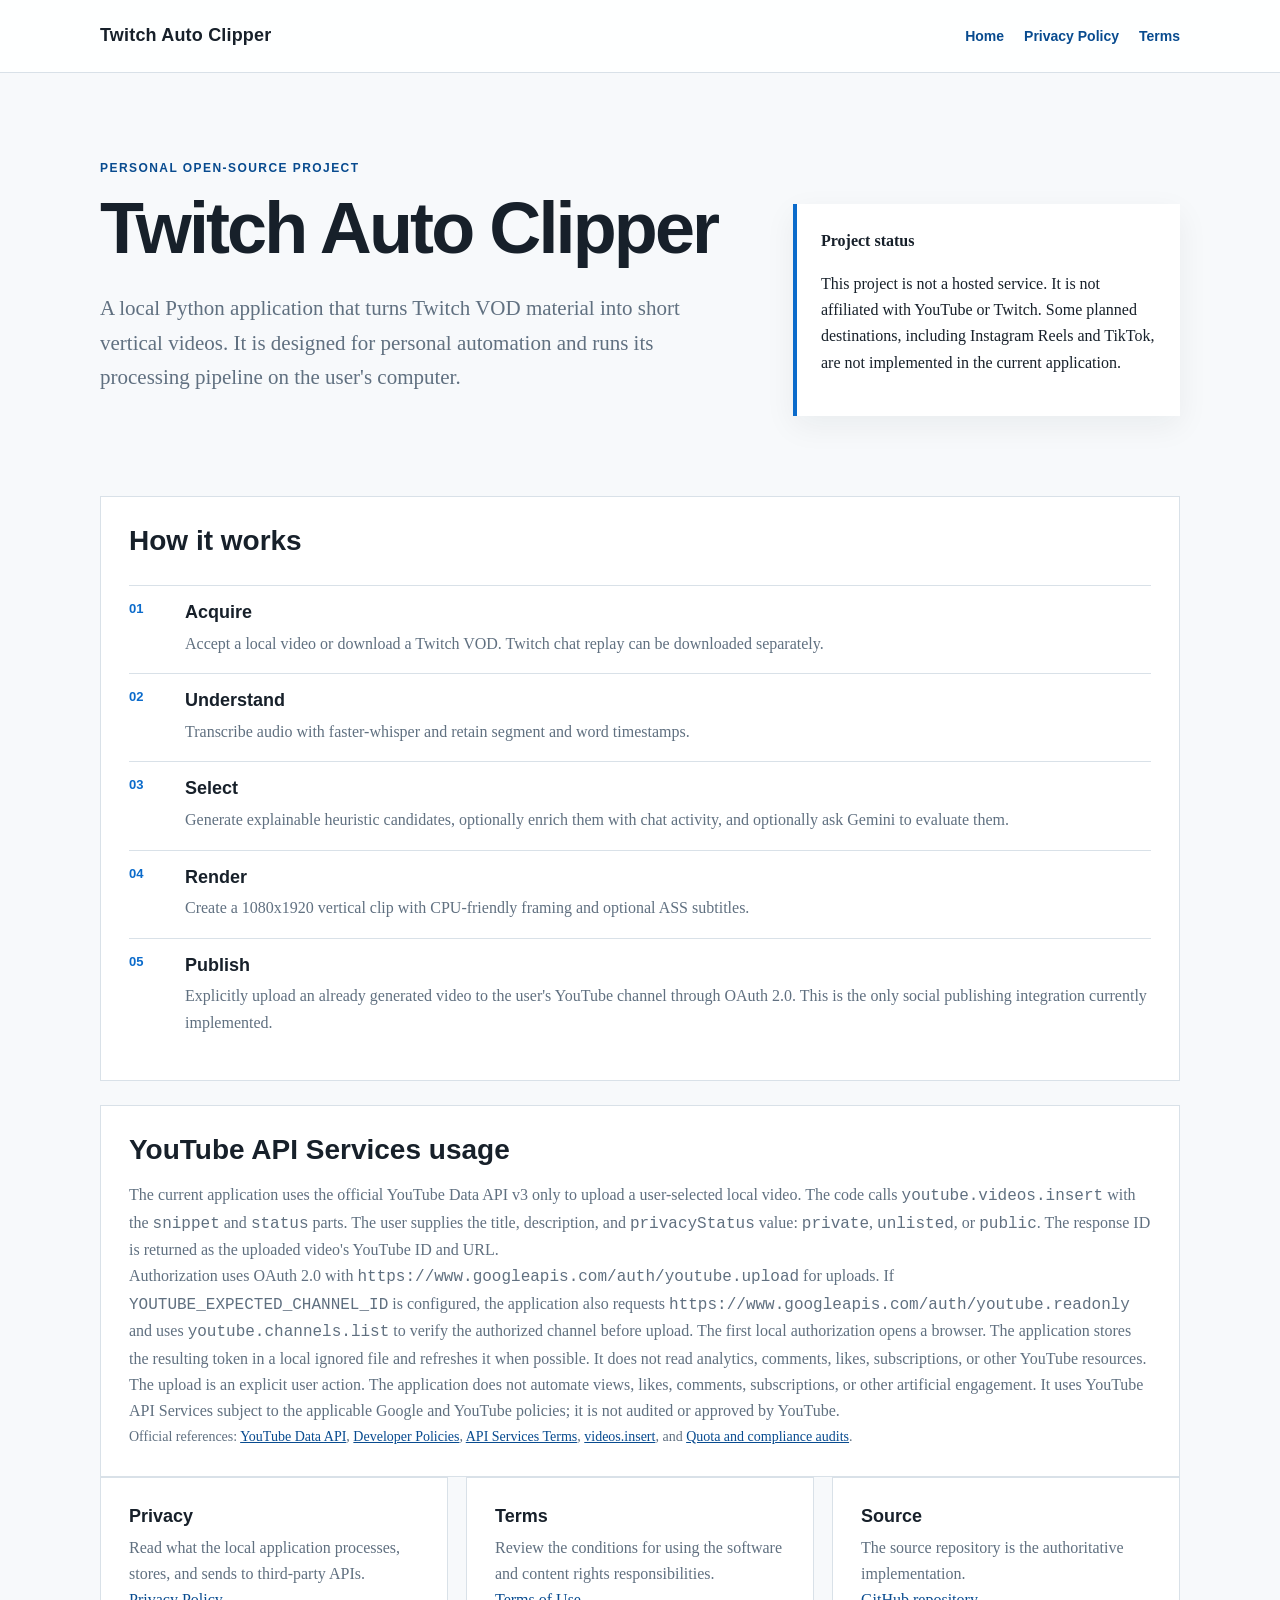
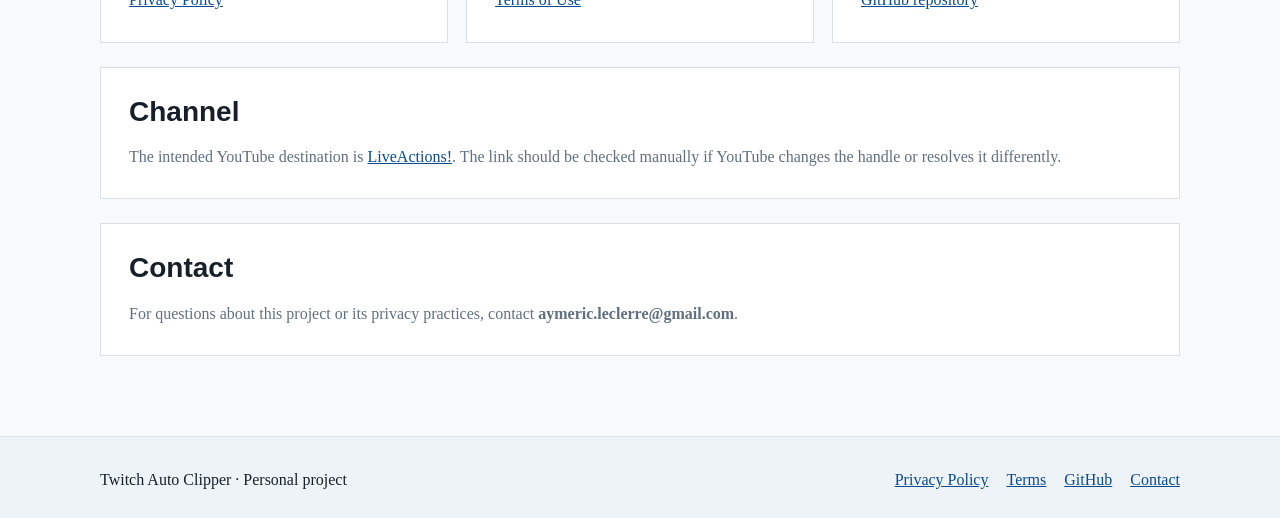
==== docs/index.html @ 8efa1f90 "version1" ====
<!doctype html>
<html lang="en">
<head>
  <meta charset="utf-8">
  <meta name="viewport" content="width=device-width, initial-scale=1">
  <title>Twitch Auto Clipper</title>
  <meta name="description" content="Documentation for Twitch Auto Clipper, a local tool for creating vertical clips from Twitch videos.">
  <meta property="og:title" content="Twitch Auto Clipper">
  <meta property="og:description" content="A local Twitch video clipping workflow with optional YouTube upload.">
  <link rel="stylesheet" href="style.css">
</head>
<body>
<header class="site-header"><nav class="nav" aria-label="Main navigation">
  <a class="brand" href="index.html">Twitch Auto Clipper</a>
  <div class="nav-links"><a href="index.html">Home</a><a href="privacy.html">Privacy Policy</a><a href="terms.html">Terms</a></div>
</nav></header>
<main class="container">
  <section class="hero">
    <div>
      <div class="eyebrow">Personal open-source project</div>
      <h1>Twitch Auto Clipper</h1>
      <p class="lede">A local Python application that turns Twitch VOD material into short vertical videos. It is designed for personal automation and runs its processing pipeline on the user's computer.</p>
    </div>
    <aside class="notice"><strong>Project status</strong><p>This project is not a hosted service. It is not affiliated with YouTube or Twitch. Some planned destinations, including Instagram Reels and TikTok, are not implemented in the current application.</p></aside>
  </section>

  <section class="section">
    <h2>How it works</h2>
    <ol class="pipeline">
      <li><div><h3>Acquire</h3><p>Accept a local video or download a Twitch VOD. Twitch chat replay can be downloaded separately.</p></div></li>
      <li><div><h3>Understand</h3><p>Transcribe audio with faster-whisper and retain segment and word timestamps.</p></div></li>
      <li><div><h3>Select</h3><p>Generate explainable heuristic candidates, optionally enrich them with chat activity, and optionally ask Gemini to evaluate them.</p></div></li>
      <li><div><h3>Render</h3><p>Create a 1080x1920 vertical clip with CPU-friendly framing and optional ASS subtitles.</p></div></li>
      <li><div><h3>Publish</h3><p>Explicitly upload an already generated video to the user's YouTube channel through OAuth 2.0. This is the only social publishing integration currently implemented.</p></div></li>
    </ol>
  </section>

  <section class="section" id="youtube-api">
    <h2>YouTube API Services usage</h2>
    <p>The current application uses the official YouTube Data API v3 only to upload a user-selected local video. The code calls <code>youtube.videos.insert</code> with the <code>snippet</code> and <code>status</code> parts. The user supplies the title, description, and <code>privacyStatus</code> value: <code>private</code>, <code>unlisted</code>, or <code>public</code>. The response ID is returned as the uploaded video's YouTube ID and URL.</p>
    <p>Authorization uses OAuth 2.0 with <code>https://www.googleapis.com/auth/youtube.upload</code> for uploads. If <code>YOUTUBE_EXPECTED_CHANNEL_ID</code> is configured, the application also requests <code>https://www.googleapis.com/auth/youtube.readonly</code> and uses <code>youtube.channels.list</code> to verify the authorized channel before upload. The first local authorization opens a browser. The application stores the resulting token in a local ignored file and refreshes it when possible. It does not read analytics, comments, likes, subscriptions, or other YouTube resources.</p>
    <p>The upload is an explicit user action. The application does not automate views, likes, comments, subscriptions, or other artificial engagement. It uses YouTube API Services subject to the applicable Google and YouTube policies; it is not audited or approved by YouTube.</p>
    <p class="small">Official references: <a href="https://developers.google.com/youtube/v3">YouTube Data API</a>, <a href="https://developers.google.com/youtube/terms/developer-policies">Developer Policies</a>, <a href="https://developers.google.com/youtube/terms/api-services-terms-of-service">API Services Terms</a>, <a href="https://developers.google.com/youtube/v3/docs/videos/insert">videos.insert</a>, and <a href="https://developers.google.com/youtube/v3/guides/quota_and_compliance_audits">Quota and compliance audits</a>.</p>
  </section>

  <section class="grid">
    <article class="card"><h3>Privacy</h3><p>Read what the local application processes, stores, and sends to third-party APIs.</p><p><a href="privacy.html">Privacy Policy</a></p></article>
    <article class="card"><h3>Terms</h3><p>Review the conditions for using the software and content rights responsibilities.</p><p><a href="terms.html">Terms of Use</a></p></article>
    <article class="card"><h3>Source</h3><p>The source repository is the authoritative implementation.</p><p><a href="https://github.com/Aymeric05/automatiseur">GitHub repository</a></p></article>
  </section>
  <section class="section"><h2>Channel</h2><p>The intended YouTube destination is <a href="https://www.youtube.com/@LiveActionss">LiveActions!</a>. The link should be checked manually if YouTube changes the handle or resolves it differently.</p></section>
  <section class="section"><h2>Contact</h2><p>For questions about this project or its privacy practices, contact <strong>aymeric.leclerre@gmail.com</strong>.</p></section>
</main>
<footer class="site-footer"><div class="footer-inner"><span>Twitch Auto Clipper · Personal project</span><div class="footer-links"><a href="privacy.html">Privacy Policy</a><a href="terms.html">Terms</a><a href="https://github.com/Aymeric05/automatiseur">GitHub</a><a href="mailto:aymeric.leclerre@gmail.com">Contact</a></div></div></footer>
</body>
</html>
---- docs/style.css ----
:root {
  --ink: #17202a;
  --muted: #607080;
  --line: #d9e1e8;
  --paper: #f7f9fb;
  --card: #ffffff;
  --accent: #0b6bcb;
  --accent-dark: #084b8f;
  --max: 1080px;
}

* { box-sizing: border-box; }
html { scroll-behavior: smooth; }
body {
  margin: 0;
  color: var(--ink);
  background: var(--paper);
  font: 16px/1.65 Georgia, "Times New Roman", serif;
}

a { color: var(--accent-dark); }
a:hover { color: var(--accent); }
.site-header {
  border-bottom: 1px solid var(--line);
  background: rgba(255,255,255,.94);
}
.nav,
.container,
.footer-inner {
  width: min(var(--max), calc(100% - 40px));
  margin: 0 auto;
}
.nav {
  display: flex;
  align-items: center;
  justify-content: space-between;
  gap: 24px;
  min-height: 72px;
}
.brand {
  color: var(--ink);
  font: 700 18px/1.2 Arial, sans-serif;
  text-decoration: none;
  letter-spacing: .01em;
}
.nav-links { display: flex; gap: 20px; flex-wrap: wrap; }
.nav-links a { font: 600 14px/1.2 Arial, sans-serif; text-decoration: none; }
main { padding: 64px 0 80px; }
.hero {
  display: grid;
  grid-template-columns: 1.25fr .75fr;
  gap: 48px;
  align-items: end;
  padding: 24px 0 56px;
}
.eyebrow {
  color: var(--accent-dark);
  font: 700 12px/1.2 Arial, sans-serif;
  letter-spacing: .12em;
  text-transform: uppercase;
}
h1, h2, h3 { font-family: Arial, sans-serif; line-height: 1.15; }
h1 { max-width: 760px; margin: 12px 0 20px; font-size: clamp(38px, 6vw, 72px); letter-spacing: -.04em; }
h2 { margin: 0 0 16px; font-size: 28px; }
h3 { margin: 0 0 8px; font-size: 18px; }
.lede { max-width: 680px; color: var(--muted); font-size: 21px; }
.notice {
  padding: 24px;
  border-left: 4px solid var(--accent);
  background: var(--card);
  box-shadow: 0 10px 30px rgba(23,32,42,.06);
}
.grid { display: grid; grid-template-columns: repeat(3, 1fr); gap: 18px; }
.card, .section {
  padding: 28px;
  border: 1px solid var(--line);
  background: var(--card);
}
.section { margin-top: 24px; }
.card p, .section p { margin: 0; color: var(--muted); }
.pipeline { margin: 28px 0 0; padding: 0; list-style: none; counter-reset: step; }
.pipeline li { counter-increment: step; display: grid; grid-template-columns: 42px 1fr; gap: 14px; padding: 16px 0; border-top: 1px solid var(--line); }
.pipeline li::before { content: counter(step, decimal-leading-zero); color: var(--accent); font: 700 13px/1 Arial, sans-serif; }
code, pre { font-family: Consolas, monospace; }
pre { overflow-x: auto; padding: 18px; background: #17202a; color: #eef4f8; }
ul { padding-left: 22px; }
.small { color: var(--muted); font-size: 14px; }
.site-footer { padding: 30px 0; border-top: 1px solid var(--line); background: #eef3f7; }
.footer-inner { display: flex; justify-content: space-between; gap: 20px; flex-wrap: wrap; }
.footer-links { display: flex; gap: 18px; flex-wrap: wrap; }
@media (max-width: 760px) {
  .nav { align-items: flex-start; flex-direction: column; justify-content: center; padding: 18px 0; }
  .hero { grid-template-columns: 1fr; gap: 24px; }
  .grid { grid-template-columns: 1fr; }
  main { padding-top: 36px; }
  .container, .nav, .footer-inner { width: min(var(--max), calc(100% - 28px)); }
}
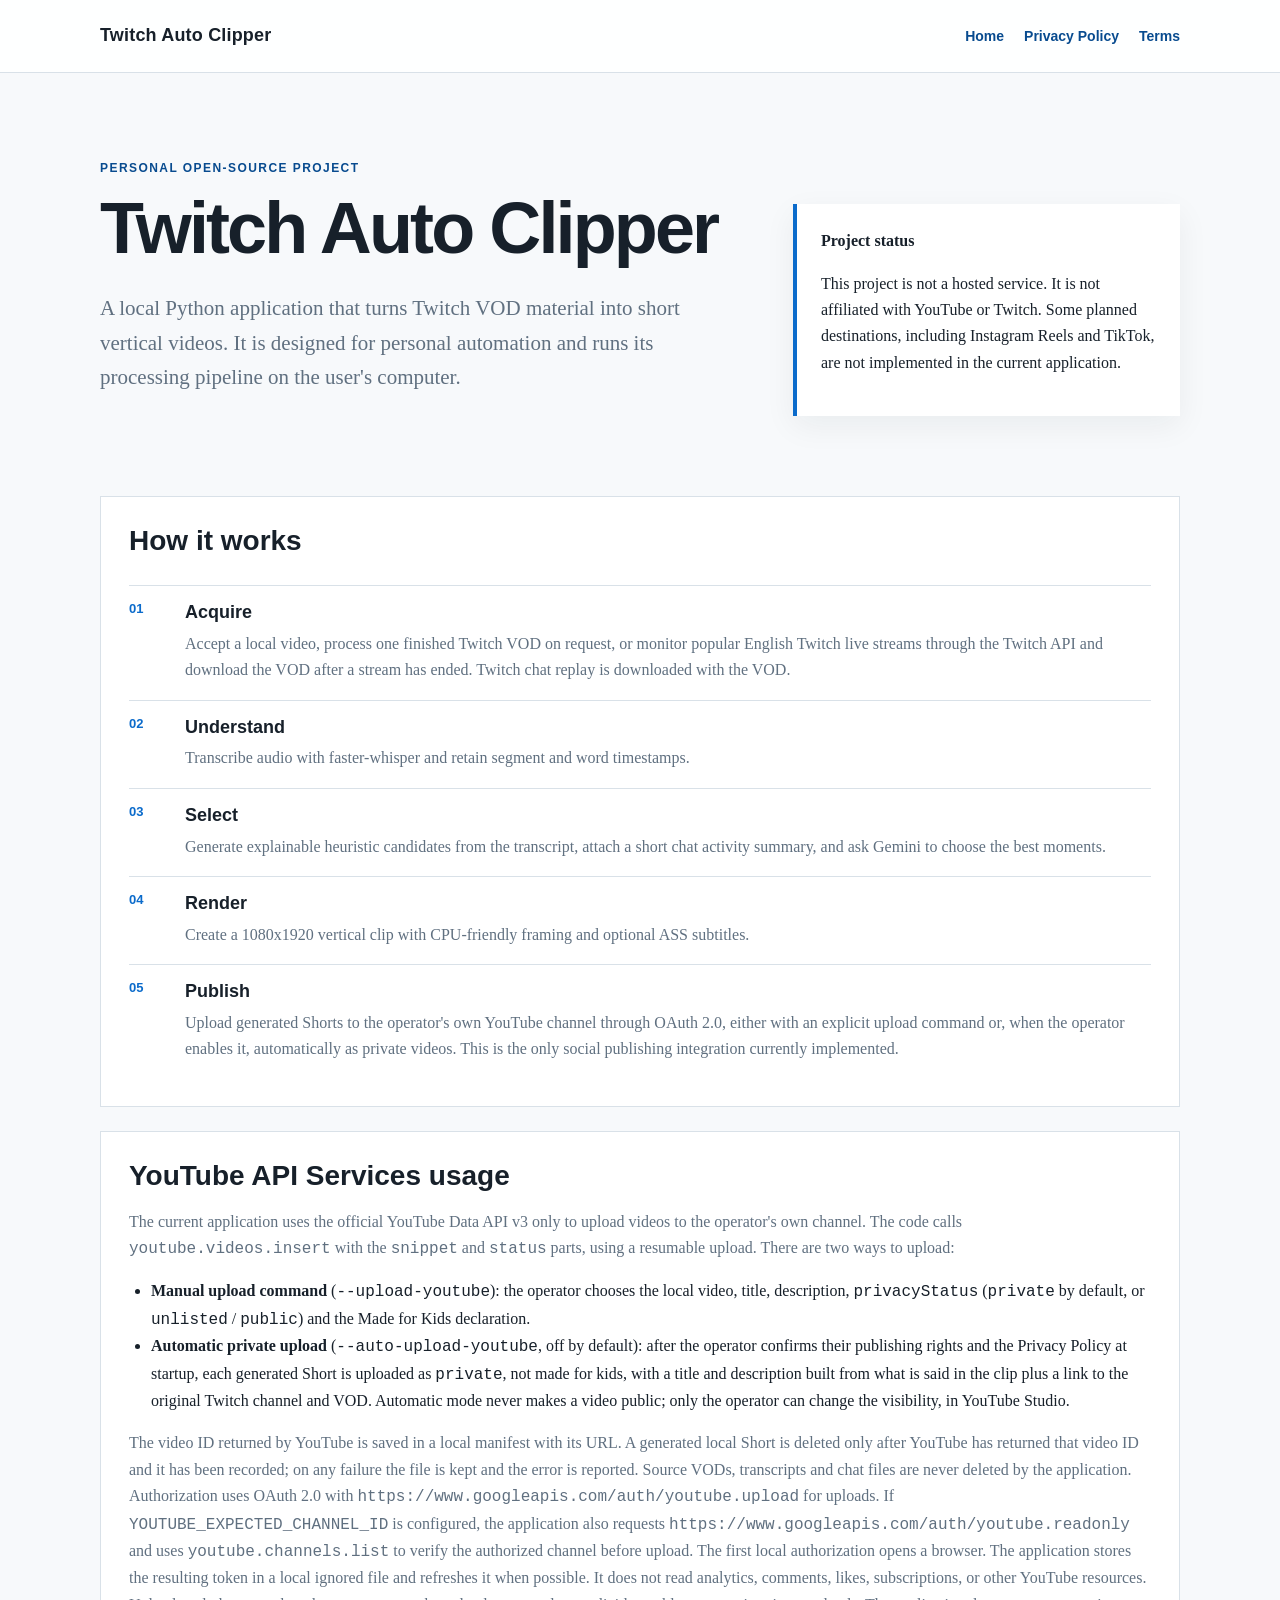
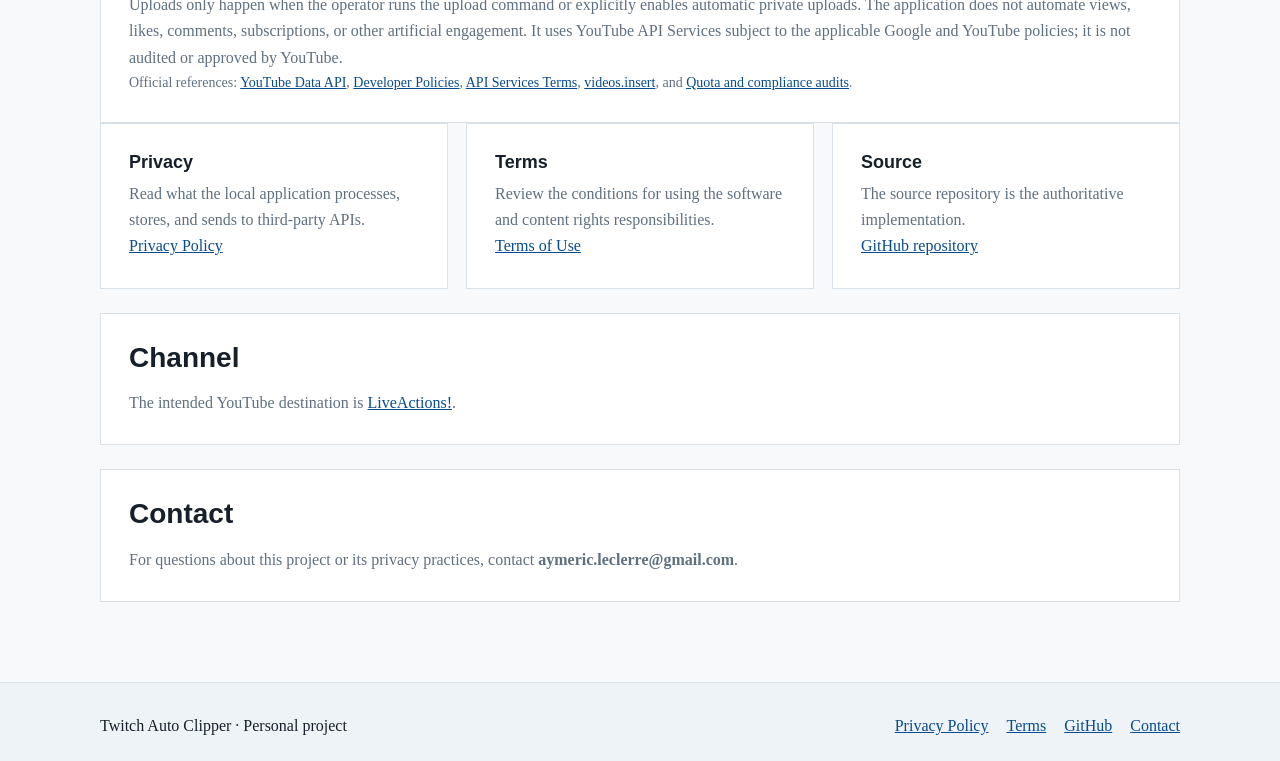
==== commit a8e60c06: "docs: align public pages with the current application Describe Twitch monitoring, automatic private " ====
--- a/docs/index.html
+++ b/docs/index.html
@@ -27,19 +27,24 @@
   <section class="section">
     <h2>How it works</h2>
     <ol class="pipeline">
-      <li><div><h3>Acquire</h3><p>Accept a local video or download a Twitch VOD. Twitch chat replay can be downloaded separately.</p></div></li>
+      <li><div><h3>Acquire</h3><p>Accept a local video, process one finished Twitch VOD on request, or monitor popular English Twitch live streams through the Twitch API and download the VOD after a stream has ended. Twitch chat replay is downloaded with the VOD.</p></div></li>
       <li><div><h3>Understand</h3><p>Transcribe audio with faster-whisper and retain segment and word timestamps.</p></div></li>
-      <li><div><h3>Select</h3><p>Generate explainable heuristic candidates, optionally enrich them with chat activity, and optionally ask Gemini to evaluate them.</p></div></li>
+      <li><div><h3>Select</h3><p>Generate explainable heuristic candidates from the transcript, attach a short chat activity summary, and ask Gemini to choose the best moments.</p></div></li>
       <li><div><h3>Render</h3><p>Create a 1080x1920 vertical clip with CPU-friendly framing and optional ASS subtitles.</p></div></li>
-      <li><div><h3>Publish</h3><p>Explicitly upload an already generated video to the user's YouTube channel through OAuth 2.0. This is the only social publishing integration currently implemented.</p></div></li>
+      <li><div><h3>Publish</h3><p>Upload generated Shorts to the operator's own YouTube channel through OAuth 2.0, either with an explicit upload command or, when the operator enables it, automatically as private videos. This is the only social publishing integration currently implemented.</p></div></li>
     </ol>
   </section>
 
   <section class="section" id="youtube-api">
     <h2>YouTube API Services usage</h2>
-    <p>The current application uses the official YouTube Data API v3 only to upload a user-selected local video. The code calls <code>youtube.videos.insert</code> with the <code>snippet</code> and <code>status</code> parts. The user supplies the title, description, and <code>privacyStatus</code> value: <code>private</code>, <code>unlisted</code>, or <code>public</code>. The response ID is returned as the uploaded video's YouTube ID and URL.</p>
+    <p>The current application uses the official YouTube Data API v3 only to upload videos to the operator's own channel. The code calls <code>youtube.videos.insert</code> with the <code>snippet</code> and <code>status</code> parts, using a resumable upload. There are two ways to upload:</p>
+    <ul>
+      <li><strong>Manual upload command</strong> (<code>--upload-youtube</code>): the operator chooses the local video, title, description, <code>privacyStatus</code> (<code>private</code> by default, or <code>unlisted</code> / <code>public</code>) and the Made for Kids declaration.</li>
+      <li><strong>Automatic private upload</strong> (<code>--auto-upload-youtube</code>, off by default): after the operator confirms their publishing rights and the Privacy Policy at startup, each generated Short is uploaded as <code>private</code>, not made for kids, with a title and description built from what is said in the clip plus a link to the original Twitch channel and VOD. Automatic mode never makes a video public; only the operator can change the visibility, in YouTube Studio.</li>
+    </ul>
+    <p>The video ID returned by YouTube is saved in a local manifest with its URL. A generated local Short is deleted only after YouTube has returned that video ID and it has been recorded; on any failure the file is kept and the error is reported. Source VODs, transcripts and chat files are never deleted by the application.</p>
     <p>Authorization uses OAuth 2.0 with <code>https://www.googleapis.com/auth/youtube.upload</code> for uploads. If <code>YOUTUBE_EXPECTED_CHANNEL_ID</code> is configured, the application also requests <code>https://www.googleapis.com/auth/youtube.readonly</code> and uses <code>youtube.channels.list</code> to verify the authorized channel before upload. The first local authorization opens a browser. The application stores the resulting token in a local ignored file and refreshes it when possible. It does not read analytics, comments, likes, subscriptions, or other YouTube resources.</p>
-    <p>The upload is an explicit user action. The application does not automate views, likes, comments, subscriptions, or other artificial engagement. It uses YouTube API Services subject to the applicable Google and YouTube policies; it is not audited or approved by YouTube.</p>
+    <p>Uploads only happen when the operator runs the upload command or explicitly enables automatic private uploads. The application does not automate views, likes, comments, subscriptions, or other artificial engagement. It uses YouTube API Services subject to the applicable Google and YouTube policies; it is not audited or approved by YouTube.</p>
     <p class="small">Official references: <a href="https://developers.google.com/youtube/v3">YouTube Data API</a>, <a href="https://developers.google.com/youtube/terms/developer-policies">Developer Policies</a>, <a href="https://developers.google.com/youtube/terms/api-services-terms-of-service">API Services Terms</a>, <a href="https://developers.google.com/youtube/v3/docs/videos/insert">videos.insert</a>, and <a href="https://developers.google.com/youtube/v3/guides/quota_and_compliance_audits">Quota and compliance audits</a>.</p>
   </section>
 
@@ -48,7 +53,7 @@
     <article class="card"><h3>Terms</h3><p>Review the conditions for using the software and content rights responsibilities.</p><p><a href="terms.html">Terms of Use</a></p></article>
     <article class="card"><h3>Source</h3><p>The source repository is the authoritative implementation.</p><p><a href="https://github.com/Aymeric05/automatiseur">GitHub repository</a></p></article>
   </section>
-  <section class="section"><h2>Channel</h2><p>The intended YouTube destination is <a href="https://www.youtube.com/@LiveActionss">LiveActions!</a>. The link should be checked manually if YouTube changes the handle or resolves it differently.</p></section>
+  <section class="section"><h2>Channel</h2><p>The intended YouTube destination is <a href="https://www.youtube.com/@LiveActionss">LiveActions!</a>.</p></section>
   <section class="section"><h2>Contact</h2><p>For questions about this project or its privacy practices, contact <strong>aymeric.leclerre@gmail.com</strong>.</p></section>
 </main>
 <footer class="site-footer"><div class="footer-inner"><span>Twitch Auto Clipper · Personal project</span><div class="footer-links"><a href="privacy.html">Privacy Policy</a><a href="terms.html">Terms</a><a href="https://github.com/Aymeric05/automatiseur">GitHub</a><a href="mailto:aymeric.leclerre@gmail.com">Contact</a></div></div></footer>
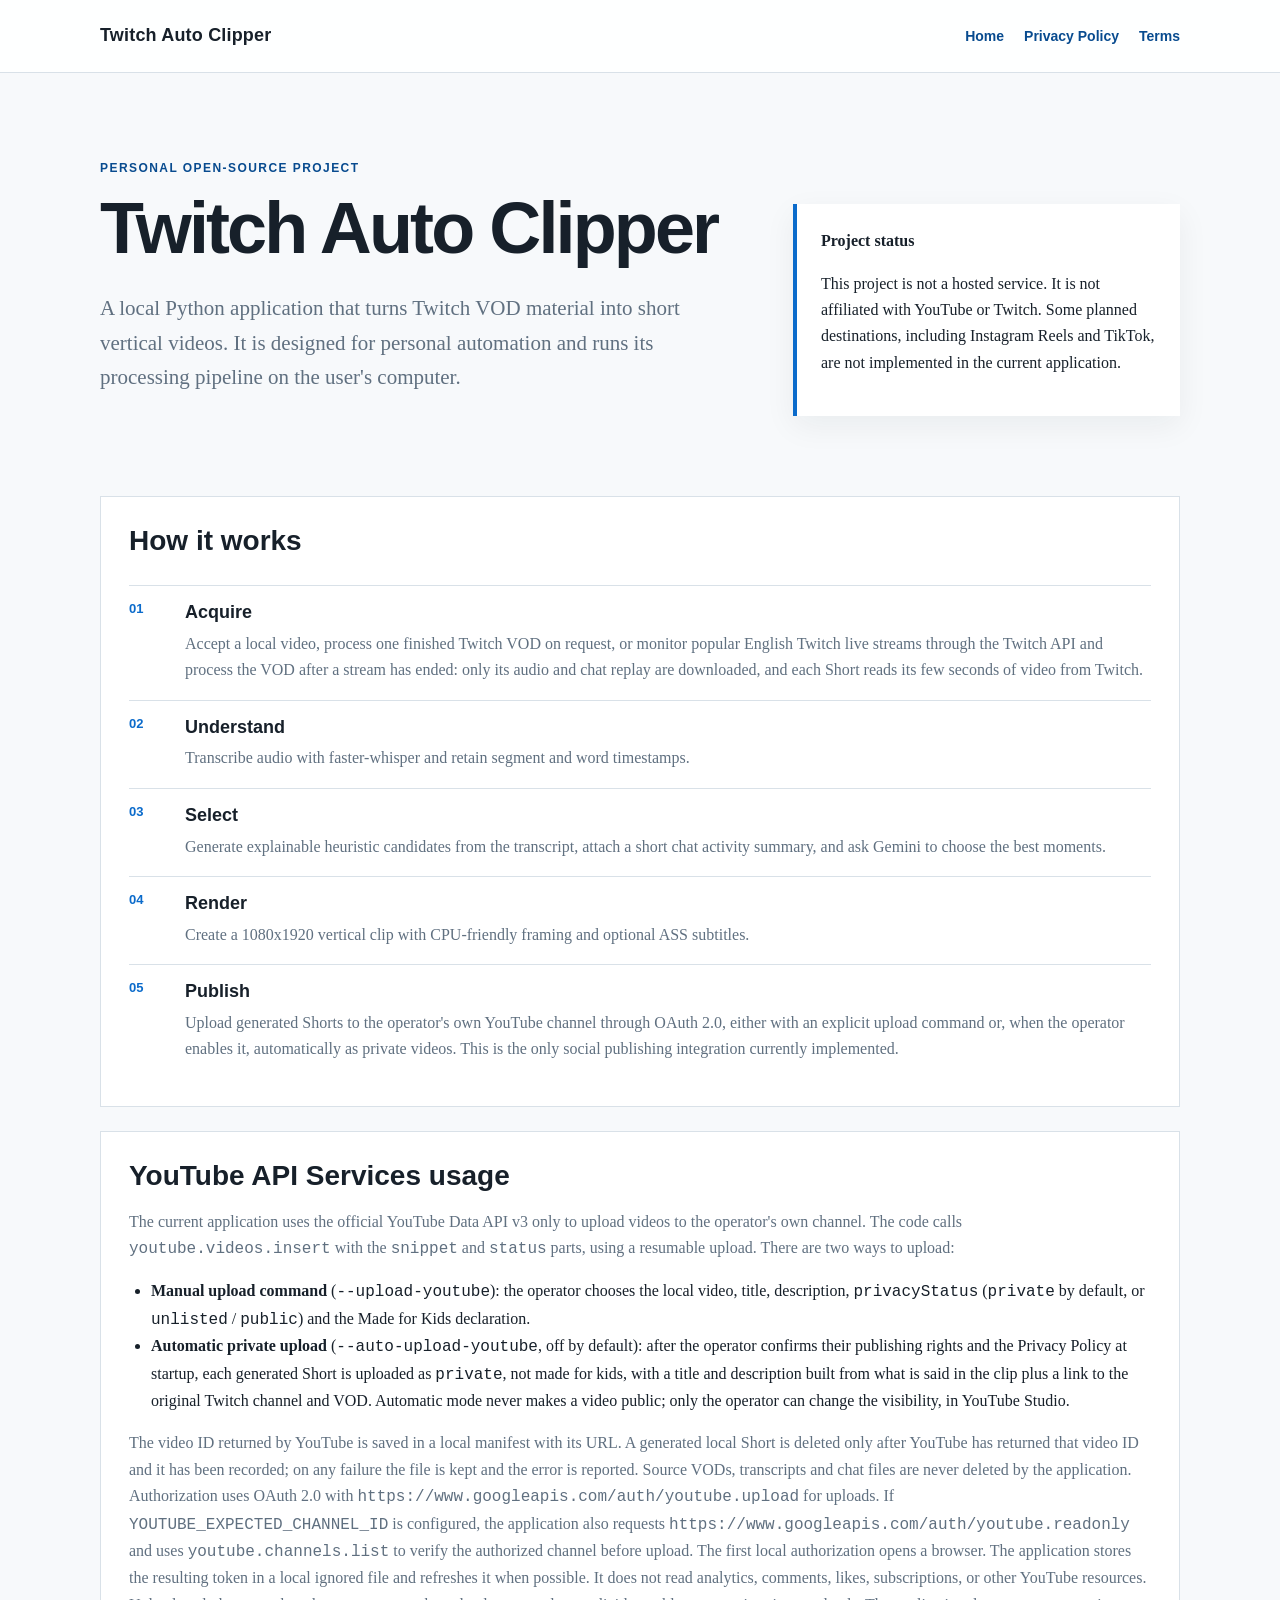
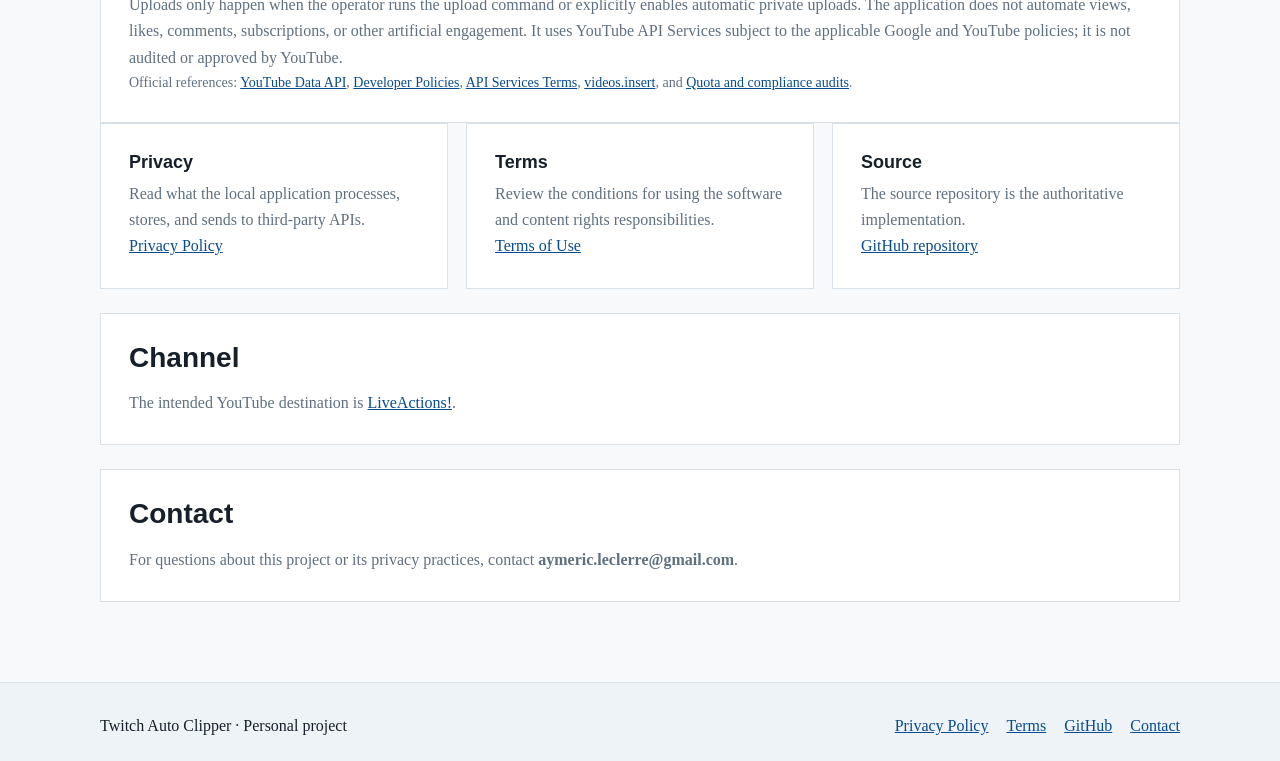
==== commit 143a75df: "docs: describe the queue, quotas, audio-only downloads and auto-start Co-Authored-By: Claude Opus 5." ====
--- a/docs/index.html
+++ b/docs/index.html
@@ -27,7 +27,7 @@
   <section class="section">
     <h2>How it works</h2>
     <ol class="pipeline">
-      <li><div><h3>Acquire</h3><p>Accept a local video, process one finished Twitch VOD on request, or monitor popular English Twitch live streams through the Twitch API and download the VOD after a stream has ended. Twitch chat replay is downloaded with the VOD.</p></div></li>
+      <li><div><h3>Acquire</h3><p>Accept a local video, process one finished Twitch VOD on request, or monitor popular English Twitch live streams through the Twitch API and process the VOD after a stream has ended: only its audio and chat replay are downloaded, and each Short reads its few seconds of video from Twitch.</p></div></li>
       <li><div><h3>Understand</h3><p>Transcribe audio with faster-whisper and retain segment and word timestamps.</p></div></li>
       <li><div><h3>Select</h3><p>Generate explainable heuristic candidates from the transcript, attach a short chat activity summary, and ask Gemini to choose the best moments.</p></div></li>
       <li><div><h3>Render</h3><p>Create a 1080x1920 vertical clip with CPU-friendly framing and optional ASS subtitles.</p></div></li>
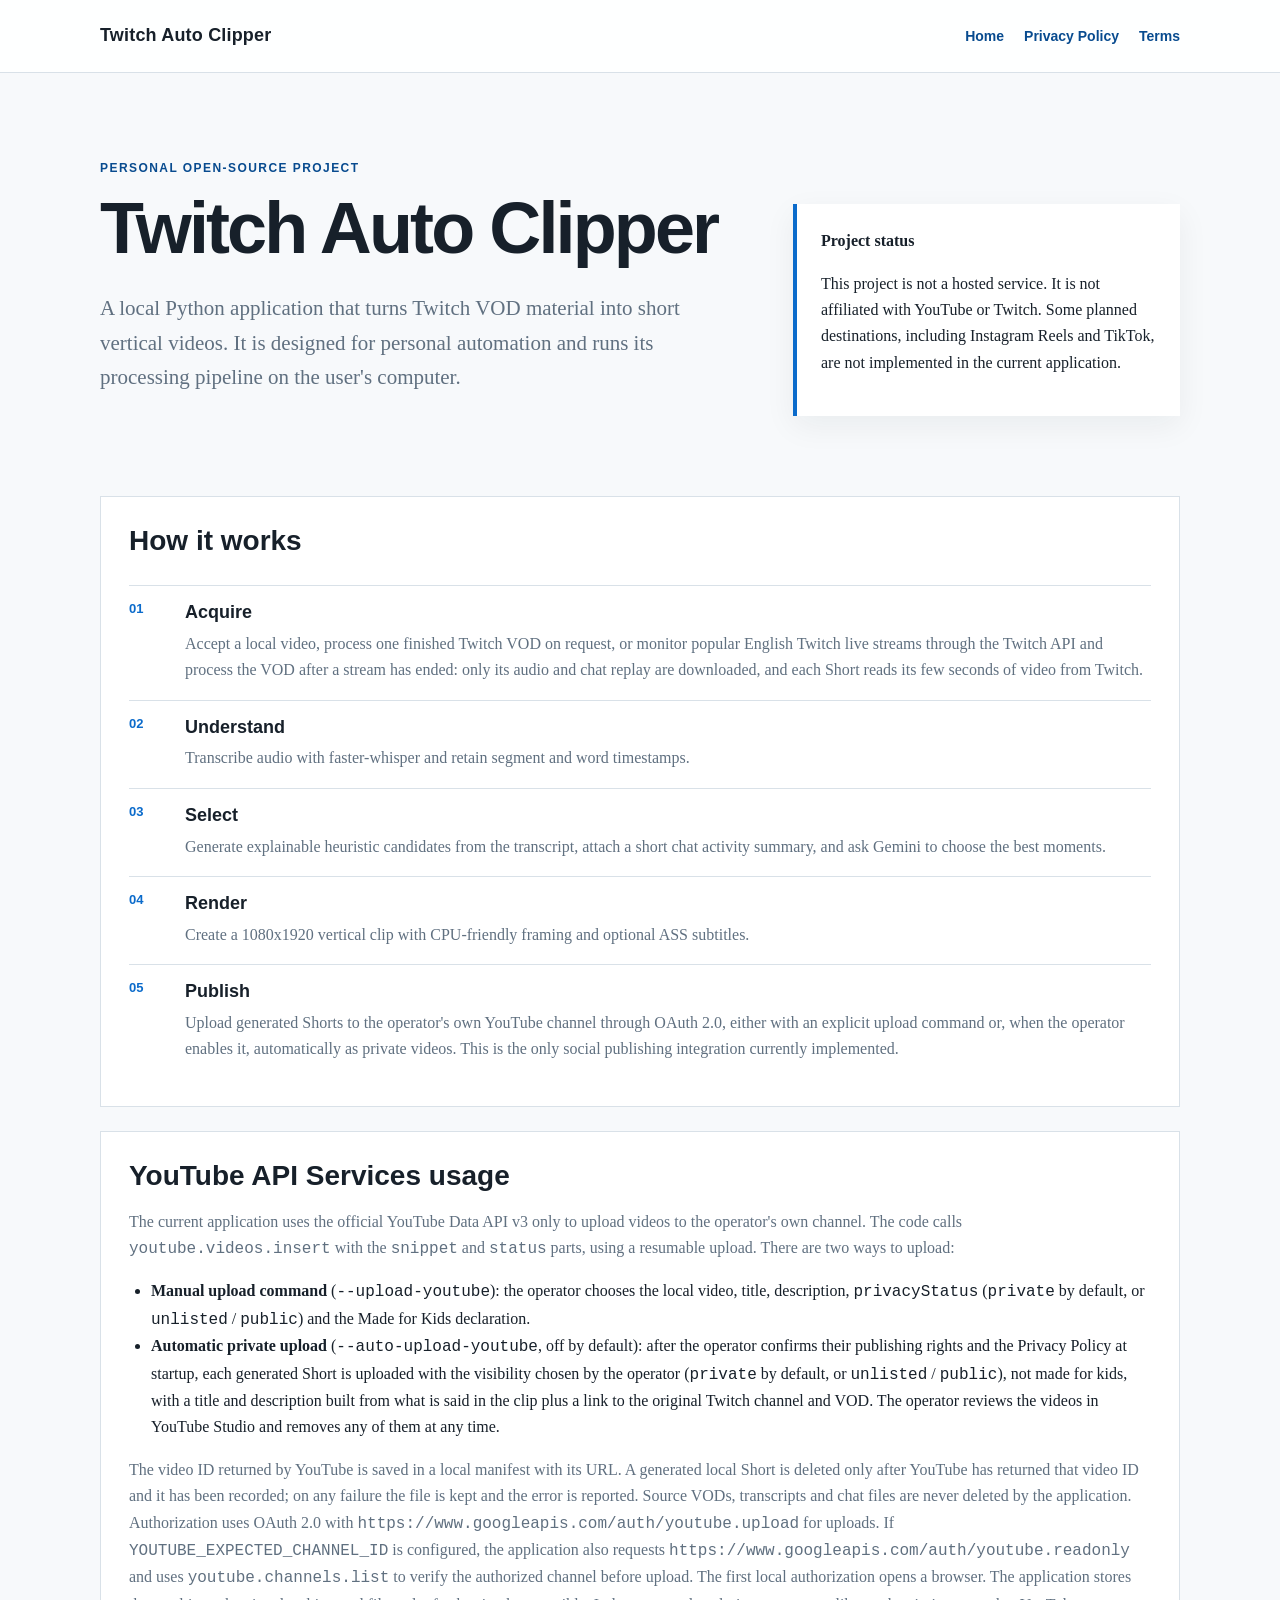
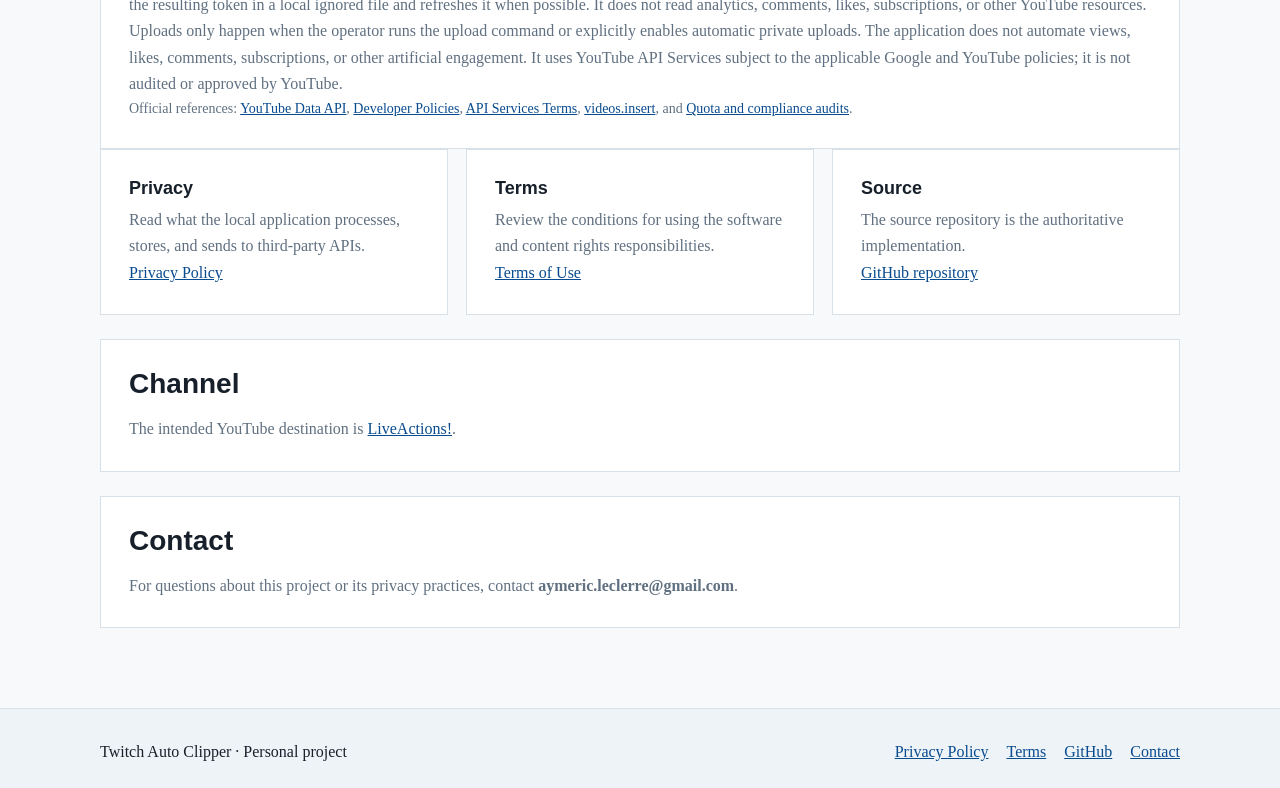
==== commit 84ea08a1: "docs: describe the configurable upload visibility Co-Authored-By: Claude Opus 5.5 <noreply@anthropic" ====
--- a/docs/index.html
+++ b/docs/index.html
@@ -40,7 +40,7 @@
     <p>The current application uses the official YouTube Data API v3 only to upload videos to the operator's own channel. The code calls <code>youtube.videos.insert</code> with the <code>snippet</code> and <code>status</code> parts, using a resumable upload. There are two ways to upload:</p>
     <ul>
       <li><strong>Manual upload command</strong> (<code>--upload-youtube</code>): the operator chooses the local video, title, description, <code>privacyStatus</code> (<code>private</code> by default, or <code>unlisted</code> / <code>public</code>) and the Made for Kids declaration.</li>
-      <li><strong>Automatic private upload</strong> (<code>--auto-upload-youtube</code>, off by default): after the operator confirms their publishing rights and the Privacy Policy at startup, each generated Short is uploaded as <code>private</code>, not made for kids, with a title and description built from what is said in the clip plus a link to the original Twitch channel and VOD. Automatic mode never makes a video public; only the operator can change the visibility, in YouTube Studio.</li>
+      <li><strong>Automatic private upload</strong> (<code>--auto-upload-youtube</code>, off by default): after the operator confirms their publishing rights and the Privacy Policy at startup, each generated Short is uploaded with the visibility chosen by the operator (<code>private</code> by default, or <code>unlisted</code> / <code>public</code>), not made for kids, with a title and description built from what is said in the clip plus a link to the original Twitch channel and VOD. The operator reviews the videos in YouTube Studio and removes any of them at any time.</li>
     </ul>
     <p>The video ID returned by YouTube is saved in a local manifest with its URL. A generated local Short is deleted only after YouTube has returned that video ID and it has been recorded; on any failure the file is kept and the error is reported. Source VODs, transcripts and chat files are never deleted by the application.</p>
     <p>Authorization uses OAuth 2.0 with <code>https://www.googleapis.com/auth/youtube.upload</code> for uploads. If <code>YOUTUBE_EXPECTED_CHANNEL_ID</code> is configured, the application also requests <code>https://www.googleapis.com/auth/youtube.readonly</code> and uses <code>youtube.channels.list</code> to verify the authorized channel before upload. The first local authorization opens a browser. The application stores the resulting token in a local ignored file and refreshes it when possible. It does not read analytics, comments, likes, subscriptions, or other YouTube resources.</p>
